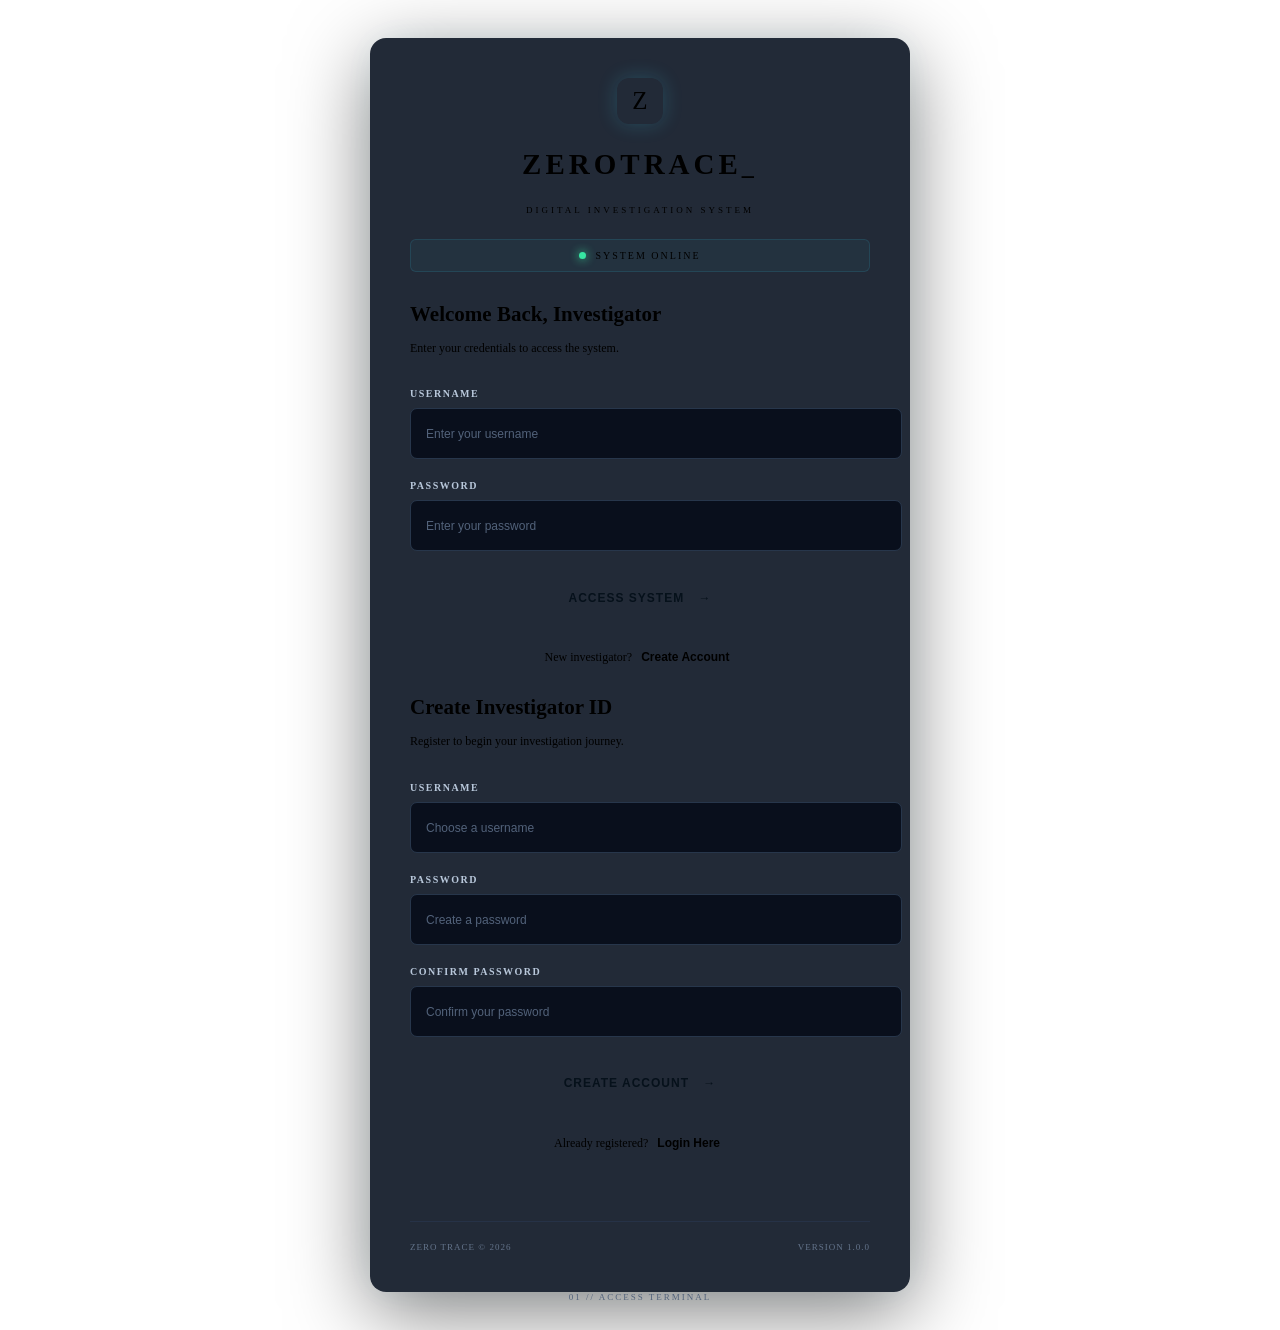
==== dashboard.html @ 02c1e30d "Phase 2 and 3 - Authentication and Dashboard" ====
<!DOCTYPE html>
<html lang="en">

<head>

    <meta charset="UTF-8">

    <meta name="viewport" content="width=device-width, initial-scale=1.0">

    <title>ZERO TRACE | Command Center</title>

    <link rel="stylesheet" href="style.css">
    <link rel="stylesheet" href="dashboard.css">
    <link rel="stylesheet" href="responsive.css">

    <link rel="preconnect" href="https://fonts.googleapis.com">
    <link rel="preconnect" href="https://fonts.gstatic.com" crossorigin>

    <link href="https://fonts.googleapis.com/css2?family=Orbitron:wght@400;500;600;700;800&family=Inter:wght@400;500;600;700&display=swap" rel="stylesheet">

</head>

<body class="dashboard-body">

    <div class="background-grid"></div>

    <!-- SIDEBAR -->

    <aside class="sidebar" id="sidebar">

        <div class="sidebar-brand">

            <div class="brand-icon">Z</div>

            <div>
                <h2>ZERO<span>TRACE</span></h2>
                <p>INVESTIGATION SYSTEM</p>
            </div>

        </div>

        <div class="nav-heading">MAIN MENU</div>

        <nav class="navigation">

            <a href="#overview" class="nav-link active">
                <span>◈</span> Overview
            </a>

            <a href="#missions" class="nav-link">
                <span>▣</span> Case Files
            </a>

            <a href="#evidence" class="nav-link">
                <span>⌕</span> Evidence Room
            </a>

            <a href="#achievements" class="nav-link">
                <span>✧</span> Achievements
            </a>

            <a href="#activity" class="nav-link">
                <span>◷</span> Activity Log
            </a>

        </nav>

        <div class="sidebar-bottom">

            <div class="sidebar-status">
                <span class="status-dot"></span>
                ALL SYSTEMS ONLINE
            </div>

            <button id="logoutBtn" class="logout-btn">
                ⇥ LOG OUT
            </button>

        </div>

    </aside>


    <!-- MAIN CONTENT -->

    <main class="main-content" id="overview">

        <!-- TOPBAR -->

        <header class="topbar">

            <button id="menuToggle" class="menu-toggle">
                ☰
            </button>

            <div class="topbar-title">

                <p>COMMAND CENTER / OVERVIEW</p>

                <h2>Investigation Dashboard</h2>

            </div>

            <div class="topbar-right">

                <div class="online-indicator">
                    <span class="status-dot"></span>
                    ONLINE
                </div>

                <div class="topbar-profile">

                    <div class="avatar" id="topAvatar">I</div>

                    <div>
                        <h4 id="topUsername">Investigator</h4>
                        <p>ACTIVE AGENT</p>
                    </div>

                </div>

            </div>

        </header>


        <!-- WELCOME BANNER -->

        <section class="welcome-banner">

            <div class="welcome-content">

                <p class="eyebrow">
                    <span class="status-dot"></span>
                    INVESTIGATOR CONTROL CENTER
                </p>

                <h1>
                    Welcome back,
                    <span id="welcomeName">Investigator</span>
                </h1>

                <p>
                    Every clue matters. Every trace tells a story.
                    Your next investigation awaits.
                </p>

                <a href="#missions" class="banner-btn">
                    EXPLORE MISSIONS →
                </a>

            </div>

            <div class="welcome-decoration">

                <div class="orbit orbit-one"></div>
                <div class="orbit orbit-two"></div>
                <div class="orbit orbit-three"></div>

                <div class="center-symbol">Z</div>

            </div>

        </section>


        <!-- PLAYER LEVEL -->

        <section class="level-panel">

            <div class="level-info">

                <div class="level-avatar" id="levelAvatar">
                    I
                </div>

                <div>

                    <p class="small-label">CURRENT INVESTIGATOR RANK</p>

                    <h3 id="rankName">ROOKIE INVESTIGATOR</h3>

                    <p class="level-number">
                        LEVEL <span id="playerLevel">01</span>
                    </p>

                </div>

            </div>

            <div class="xp-section">

                <div class="xp-labels">

                    <span>EXPERIENCE PROGRESS</span>

                    <span id="xpText">0 / 500 XP</span>

                </div>

                <div class="xp-track">

                    <div class="xp-fill" id="xpFill"></div>

                </div>

                <p id="xpRemaining">
                    500 XP remaining until next level
                </p>

            </div>

        </section>


        <!-- STATISTICS -->

        <section class="stats-grid">

            <article class="stat-card">

                <div class="stat-icon cyan">◈</div>

                <p>TOTAL EXPERIENCE</p>

                <h2 id="totalXP">0</h2>

                <span>XP EARNED</span>

            </article>

            <article class="stat-card">

                <div class="stat-icon purple">▣</div>

                <p>COMPLETED CASES</p>

                <h2 id="completedCases">0</h2>

                <span>INVESTIGATIONS SOLVED</span>

            </article>

            <article class="stat-card">

                <div class="stat-icon green">⌕</div>

                <p>COLLECTED EVIDENCE</p>

                <h2 id="evidenceCount">0</h2>

                <span>EVIDENCE ITEMS</span>

            </article>

            <article class="stat-card">

                <div class="stat-icon orange">✧</div>

                <p>ACHIEVEMENTS</p>

                <h2 id="achievementCount">0</h2>

                <span>REWARDS UNLOCKED</span>

            </article>

        </section>


        <!-- MISSIONS -->

        <section class="content-section" id="missions">

            <div class="section-heading">

                <div>
                    <p class="small-label">YOUR NEXT CHALLENGE</p>
                    <h2>Active Investigations</h2>
                </div>

                <a href="#missions">VIEW ALL →</a>

            </div>

            <div class="mission-grid">

                <article class="mission-card">

                    <div class="mission-top">

                        <span class="case-number">CASE 001</span>

                        <span class="difficulty easy">BEGINNER</span>

                    </div>

                    <div class="mission-symbol cyan-symbol">
                        ◈
                    </div>

                    <h3>The Missing Identity</h3>

                    <p>
                        Investigate a fictional identity report
                        by connecting digital clues.
                    </p>

                    <div class="mission-footer">

                        <span>REWARD: 250 XP</span>

                        <button class="mission-button" data-case="case001">
                            START →
                        </button>

                    </div>

                </article>


                <article class="mission-card">

                    <div class="mission-top">

                        <span class="case-number">CASE 002</span>

                        <span class="difficulty easy">BEGINNER</span>

                    </div>

                    <div class="mission-symbol purple-symbol">
                        ▣
                    </div>

                    <h3>The Silent Server</h3>

                    <p>
                        Review fictional server records
                        and discover the cause of an outage.
                    </p>

                    <div class="mission-footer">

                        <span>REWARD: 350 XP</span>

                        <button class="mission-button" disabled>
                            LOCKED
                        </button>

                    </div>

                </article>


                <article class="mission-card">

                    <div class="mission-top">

                        <span class="case-number">CASE 003</span>

                        <span class="difficulty medium">INTERMEDIATE</span>

                    </div>

                    <div class="mission-symbol orange-symbol">
                        ⌕
                    </div>

                    <h3>The Encrypted Message</h3>

                    <p>
                        Solve logic and encoding puzzles
                        to reveal a hidden message.
                    </p>

                    <div class="mission-footer">

                        <span>REWARD: 500 XP</span>

                        <button class="mission-button" disabled>
                            LOCKED
                        </button>

                    </div>

                </article>

            </div>

        </section>


        <!-- LOWER DASHBOARD -->

        <section class="lower-grid">

            <article class="activity-panel" id="activity">

                <div class="section-heading">

                    <div>
                        <p class="small-label">PLAYER HISTORY</p>
                        <h2>Recent Activity</h2>
                    </div>

                </div>

                <div id="activityList" class="activity-list">

                    <!-- JavaScript loads activities here -->

                </div>

            </article>


            <article class="achievement-panel" id="achievements">

                <div class="section-heading">

                    <div>
                        <p class="small-label">YOUR REWARDS</p>
                        <h2>Achievements</h2>
                    </div>

                </div>

                <div id="achievementList">

                    <!-- JavaScript loads achievements here -->

                </div>

            </article>

        </section>


        <!-- EVIDENCE PREVIEW -->

        <section class="content-section evidence-preview" id="evidence">

            <div class="section-heading">

                <div>
                    <p class="small-label">INVESTIGATION RECORDS</p>
                    <h2>Evidence Room</h2>
                </div>

            </div>

            <p>
                Your collected evidence will appear here as you
                complete investigations.
            </p>

            <div class="evidence-count">
                <span>⌕</span>
                <strong id="evidencePreviewCount">0</strong>
                <small>FILES COLLECTED</small>
            </div>

        </section>


        <footer class="dashboard-footer">

            ZERO TRACE © 2026

            <span>ALL INVESTIGATIONS ARE SIMULATED</span>

        </footer>

    </main>


    <script src="storage.js"></script>
    <script src="app.js"></script>
    <script src="dashboard.js"></script>

</body>

</html>
---- dashboard.css ----
/* =================================
   ZERO TRACE - DASHBOARD DESIGN
================================= */

.dashboard-body {
    background: #080D18;
    min-height: 100vh;
}


/* SIDEBAR */

.sidebar {
    width: 255px;
    height: 100vh;

    position: fixed;
    top: 0;
    left: 0;

    display: flex;
    flex-direction: column;

    padding: 25px 18px;

    background: #0C1422;
    border-right: 1px solid rgba(54,217,255,0.15);

    z-index: 20;
}

.sidebar-brand {
    display: flex;
    align-items: center;
    gap: 12px;

    padding: 8px 4px 35px;
}

.sidebar-brand h2 {
    font-family: var(--font-tech);
    font-size: 15px;
    letter-spacing: 1px;
}

.sidebar-brand h2 span {
    color: var(--cyan);
}

.sidebar-brand p {
    margin-top: 6px;
    color: var(--muted);
    font-size: 8px;
    letter-spacing: 1.5px;
}

.nav-heading {
    margin: 10px 10px 15px;

    color: #65758C;
    font-size: 9px;
    letter-spacing: 2px;
}

.navigation {
    display: flex;
    flex-direction: column;
    gap: 8px;
}

.nav-link {
    display: flex;
    align-items: center;
    gap: 13px;

    padding: 14px;

    border-radius: 7px;

    color: #93A4BC;
    font-size: 12px;

    transition: 0.3s;
}

.nav-link span {
    font-size: 17px;
}

.nav-link:hover,
.nav-link.active {
    color: var(--cyan);
    background: rgba(54,217,255,0.09);
}

.nav-link.active {
    border-left: 3px solid var(--cyan);
}

.sidebar-bottom {
    margin-top: auto;
}

.sidebar-status {
    padding: 13px 7px;

    color: #8293AC;
    font-size: 8px;
    letter-spacing: 1px;
}

.sidebar-status .status-dot {
    display: inline-block;
    margin-right: 8px;
}

.logout-btn {
    width: 100%;
    padding: 13px;

    color: #FF8198;
    background: rgba(255,113,139,0.07);

    border: 1px solid rgba(255,113,139,0.2);
    border-radius: 7px;

    font-size: 11px;
    letter-spacing: 1px;

    transition: 0.3s;
}

.logout-btn:hover {
    background: rgba(255,113,139,0.15);
}


/* MAIN CONTENT */

.main-content {
    max-width: 1600px;
    margin-left: 255px;

    padding: 30px 38px;
}


/* TOPBAR */

.topbar {
    display: flex;
    align-items: center;
    justify-content: space-between;

    padding-bottom: 25px;
    border-bottom: 1px solid #263247;
}

.topbar-title p {
    color: var(--cyan);
    font-size: 9px;
    letter-spacing: 2px;
}

.topbar-title h2 {
    margin-top: 9px;
    font-size: 20px;
}

.topbar-right {
    display: flex;
    align-items: center;
    gap: 28px;
}

.online-indicator {
    display: flex;
    align-items: center;
    gap: 8px;

    color: #37E6A2;
    font-size: 9px;
    letter-spacing: 1px;
}

.topbar-profile {
    display: flex;
    align-items: center;
    gap: 11px;
}

.avatar,
.level-avatar {
    width: 39px;
    height: 39px;

    display: grid;
    place-items: center;

    background: #153349;
    color: var(--cyan);

    border: 1px solid var(--cyan);
    border-radius: 10px;

    font-family: var(--font-tech);
    font-weight: 700;
}

.topbar-profile h4 {
    font-size: 11px;
}

.topbar-profile p {
    margin-top: 5px;

    color: var(--muted);
    font-size: 8px;
    letter-spacing: 1px;
}


/* WELCOME BANNER */

.welcome-banner {
    position: relative;

    display: flex;
    align-items: center;
    justify-content: space-between;

    min-height: 260px;

    margin-top: 30px;
    padding: 35px;

    overflow: hidden;

    background: linear-gradient(
        110deg,
        #112B3E,
        #171A35,
        #101827
    );

    border: 1px solid rgba(54,217,255,0.25);
    border-radius: 13px;
}

.welcome-content {
    position: relative;
    z-index: 2;
    max-width: 570px;
}

.eyebrow {
    color: var(--cyan);
    font-size: 9px;
    letter-spacing: 2px;
}

.eyebrow .status-dot {
    display: inline-block;
    margin-right: 7px;
}

.welcome-content h1 {
    margin: 22px 0 12px;
    font-size: 29px;
    line-height: 1.4;
}

.welcome-content h1 span {
    color: var(--cyan);
}

.welcome-content > p:not(.eyebrow) {
    color: #A5B5C9;
    font-size: 12px;
    line-height: 1.8;
}

.banner-btn {
    display: inline-block;

    margin-top: 25px;
    padding: 13px 20px;

    color: #06111B;
    background: var(--cyan);

    border-radius: 5px;

    font-size: 10px;
    font-weight: 800;
    letter-spacing: 1px;

    transition: 0.3s;
}

.banner-btn:hover {
    background: white;
    transform: translateY(-3px);
}


/* DECORATION */

.welcome-decoration {
    position: relative;

    width: 230px;
    height: 210px;

    display: grid;
    place-items: center;

    flex-shrink: 0;
}

.orbit {
    position: absolute;

    border: 1px solid rgba(54,217,255,0.4);
    border-radius: 50%;
}

.orbit-one {
    width: 90px;
    height: 90px;
}

.orbit-two {
    width: 145px;
    height: 145px;
    border-color: rgba(167,139,250,0.4);
}

.orbit-three {
    width: 200px;
    height: 200px;
    border-style: dashed;
}

.center-symbol {
    width: 55px;
    height: 55px;

    display: grid;
    place-items: center;

    background: #102E43;
    border: 1px solid var(--cyan);
    border-radius: 14px;

    color: var(--cyan);
    font-family: var(--font-tech);
    font-size: 30px;

    box-shadow: 0 0 35px #36d9ff50;
}


/* LEVEL PANEL */

.level-panel {
    display: flex;
    align-items: center;
    justify-content: space-between;
    gap: 35px;

    margin-top: 22px;
    padding: 25px;

    background: #101827;

    border: 1px solid #29374D;
    border-radius: 11px;
}

.level-info {
    display: flex;
    align-items: center;
    gap: 17px;
}

.level-avatar {
    width: 55px;
    height: 55px;
    font-size: 20px;
}

.small-label {
    color: var(--muted);
    font-size: 9px;
    letter-spacing: 1.5px;
}

.level-info h3 {
    margin-top: 8px;
    font-size: 13px;
    color: var(--cyan);
}

.level-number {
    margin-top: 7px;
    color: #9DABC0;
    font-size: 10px;
}

.level-number span {
    color: white;
    font-weight: 700;
}

.xp-section {
    width: 43%;
}

.xp-labels {
    display: flex;
    justify-content: space-between;
    gap: 10px;

    margin-bottom: 12px;

    color: #B3C1D5;
    font-size: 9px;
}

.xp-labels span:last-child {
    color: var(--cyan);
}

.xp-track {
    width: 100%;
    height: 8px;

    overflow: hidden;

    background: #27364B;
    border-radius: 10px;
}

.xp-fill {
    width: 0%;
    height: 100%;

    background: linear-gradient(
        90deg,
        #36D9FF,
        #A78BFA
    );

    border-radius: 10px;

    box-shadow: 0 0 12px #36d9ff80;

    transition: width 0.8s ease;
}

.xp-section > p {
    margin-top: 9px;
    color: var(--muted);
    font-size: 9px;
}


/* STATISTICS */

.stats-grid {
    display: grid;
    grid-template-columns: repeat(4, 1fr);
    gap: 17px;

    margin-top: 23px;
}

.stat-card {
    padding: 22px;

    background: #101827;

    border: 1px solid #29374D;
    border-radius: 10px;

    transition: 0.3s;
}

.stat-card:hover {
    transform: translateY(-4px);
    border-color: var(--cyan);
}

.stat-icon {
    width: 38px;
    height: 38px;

    display: grid;
    place-items: center;

    margin-bottom: 20px;

    border-radius: 9px;
    font-size: 19px;
}

.stat-icon.cyan {
    background: #36d9ff15;
    color: var(--cyan);
}

.stat-icon.purple {
    background: #a78bfa18;
    color: var(--purple);
}

.stat-icon.green {
    background: #37e6a215;
    color: #37E6A2;
}

.stat-icon.orange {
    background: #ffaa3518;
    color: #FFAA35;
}

.stat-card p {
    color: var(--muted);
    font-size: 9px;
    letter-spacing: 1px;
}

.stat-card h2 {
    margin: 12px 0;

    font-family: var(--font-tech);
    font-size: 27px;
}

.stat-card > span {
    color: #687A91;
    font-size: 8px;
    letter-spacing: 1px;
}


/* CONTENT SECTIONS */

.content-section {
    margin-top: 38px;
}

.section-heading {
    display: flex;
    justify-content: space-between;
    align-items: center;

    margin-bottom: 20px;
}

.section-heading h2 {
    margin-top: 8px;
    font-size: 19px;
}

.section-heading > a {
    color: var(--cyan);
    font-size: 9px;
    letter-spacing: 1px;
}


/* MISSION CARDS */

.mission-grid {
    display: grid;
    grid-template-columns: repeat(3, 1fr);
    gap: 17px;
}

.mission-card {
    padding: 22px;

    background: #101827;

    border: 1px solid #29374D;
    border-radius: 10px;

    transition: 0.3s;
}

.mission-card:hover {
    transform: translateY(-4px);
    border-color: rgba(54,217,255,0.6);
}

.mission-top {
    display: flex;
    justify-content: space-between;
    align-items: center;
    gap: 8px;
}

.case-number {
    color: var(--cyan);
    font-size: 9px;
    font-weight: 700;
    letter-spacing: 1px;
}

.difficulty {
    padding: 6px 8px;

    border-radius: 4px;

    font-size: 8px;
    font-weight: 700;
}

.easy {
    color: #37E6A2;
    background: #37e6a218;
}

.medium {
    color: #FFAA35;
    background: #ffaa3518;
}

.mission-symbol {
    width: 45px;
    height: 45px;

    display: grid;
    place-items: center;

    margin: 25px 0 17px;

    border-radius: 9px;
    font-size: 23px;
}

.cyan-symbol {
    color: var(--cyan);
    background: #36d9ff15;
}

.purple-symbol {
    color: var(--purple);
    background: #a78bfa18;
}

.orange-symbol {
    color: #FFAA35;
    background: #ffaa3518;
}

.mission-card h3 {
    font-size: 15px;
}

.mission-card > p {
    min-height: 55px;

    margin-top: 12px;

    color: var(--muted);
    font-size: 11px;
    line-height: 1.7;
}

.mission-footer {
    display: flex;
    align-items: center;
    justify-content: space-between;
    gap: 8px;

    margin-top: 22px;
    padding-top: 17px;

    border-top: 1px solid #29374D;
}

.mission-footer > span {
    color: var(--cyan);
    font-size: 9px;
    font-weight: 700;
}

.mission-button {
    padding: 9px 12px;

    border: 1px solid var(--cyan);
    border-radius: 5px;

    background: transparent;
    color: var(--cyan);

    font-size: 9px;
    font-weight: 700;
}

.mission-button:disabled {
    border-color: #39485D;
    color: #718096;
    cursor: not-allowed;
}


/* LOWER PANELS */

.lower-grid {
    display: grid;
    grid-template-columns: 1.3fr 1fr;
    gap: 18px;

    margin-top: 35px;
}

.activity-panel,
.achievement-panel {
    min-width: 0;
    padding: 23px;

    background: #101827;
    border: 1px solid #29374D;
    border-radius: 10px;
}

.activity-item {
    display: flex;
    align-items: flex-start;
    gap: 13px;

    padding: 16px 0;

    border-bottom: 1px solid #263247;
}

.activity-icon {
    width: 34px;
    height: 34px;

    display: grid;
    place-items: center;

    flex-shrink: 0;

    border-radius: 8px;

    color: var(--cyan);
    background: #36d9ff15;
}

.activity-item h4 {
    font-size: 11px;
}

.activity-item p {
    margin-top: 6px;

    color: var(--muted);
    font-size: 10px;
    line-height: 1.5;
}

.activity-item time {
    display: block;
    margin-top: 6px;
    color: #63748C;
    font-size: 9px;
}

.empty-state {
    padding: 20px 0;
    color: var(--muted);
    font-size: 11px;
    line-height: 1.7;
}

.achievement-item {
    display: flex;
    align-items: center;
    gap: 12px;

    padding: 15px 0;

    border-bottom: 1px solid #263247;
}

.achievement-icon {
    width: 38px;
    height: 38px;

    display: grid;
    place-items: center;

    background: #a78bfa18;
    color: var(--purple);

    border-radius: 8px;
}

.achievement-item h4 {
    font-size: 11px;
}

.achievement-item p {
    margin-top: 5px;
    color: var(--muted);
    font-size: 9px;
}


/* EVIDENCE */

.evidence-preview {
    padding: 25px;

    background: #101827;

    border: 1px solid #29374D;
    border-radius: 10px;
}

.evidence-preview > p {
    color: var(--muted);
    font-size: 11px;
    line-height: 1.7;
}

.evidence-count {
    display: flex;
    align-items: center;
    gap: 12px;

    margin-top: 20px;
}

.evidence-count span {
    color: var(--cyan);
    font-size: 25px;
}

.evidence-count strong {
    font-family: var(--font-tech);
    font-size: 22px;
}

.evidence-count small {
    color: var(--muted);
    font-size: 9px;
}


/* FOOTER */

.dashboard-footer {
    display: flex;
    justify-content: space-between;
    gap: 10px;

    margin-top: 50px;
    padding: 20px 0;

    border-top: 1px solid #263247;

    color: #64748B;
    font-size: 9px;
    letter-spacing: 1px;
}


/* MENU */

.menu-toggle {
    display: none;

    background: transparent;
    border: none;

    color: var(--cyan);
    font-size: 22px;
}


/* RESPONSIVE */

@media (max-width: 1100px) {

    .stats-grid {
        grid-template-columns: repeat(2, 1fr);
    }

    .mission-grid {
        grid-template-columns: repeat(2, 1fr);
    }

}

@media (max-width: 850px) {

    .sidebar {
        transform: translateX(-100%);
        transition: transform 0.3s;
    }

    .sidebar.open {
        transform: translateX(0);
    }

    .main-content {
        margin-left: 0;
        padding: 25px 20px;
    }

    .menu-toggle {
        display: block;
    }

    .topbar {
        gap: 15px;
    }

}

@media (max-width: 600px) {

    .topbar {
        flex-wrap: wrap;
    }

    .topbar-title {
        flex: 1;
    }

    .topbar-right {
        width: 100%;
        justify-content: space-between;
    }

    .welcome-banner {
        padding: 25px;
    }

    .welcome-content h1 {
        font-size: 22px;
    }

    .welcome-decoration {
        display: none;
    }

    .level-panel {
        align-items: stretch;
        flex-direction: column;
    }

    .xp-section {
        width: 100%;
    }

    .mission-grid,
    .stats-grid,
    .lower-grid {
        grid-template-columns: 1fr;
    }

    .dashboard-footer {
        flex-direction: column;
        line-height: 1.8;
    }

}
---- responsive.css ----
/* ZERO TRACE GLOBAL RESPONSIVENESS */

@media (max-width: 480px) {

    .auth-card {
        padding: 26px 18px;
    }

    .auth-footer {
        font-size: 8px;
    }

    .form-group input {
        height: 46px;
    }

}

@media (prefers-reduced-motion: reduce) {

    *,
    *::before,
    *::after {
        animation-duration: 0.01ms !important;
        transition-duration: 0.01ms !important;
        scroll-behavior: auto !important;
    }

}
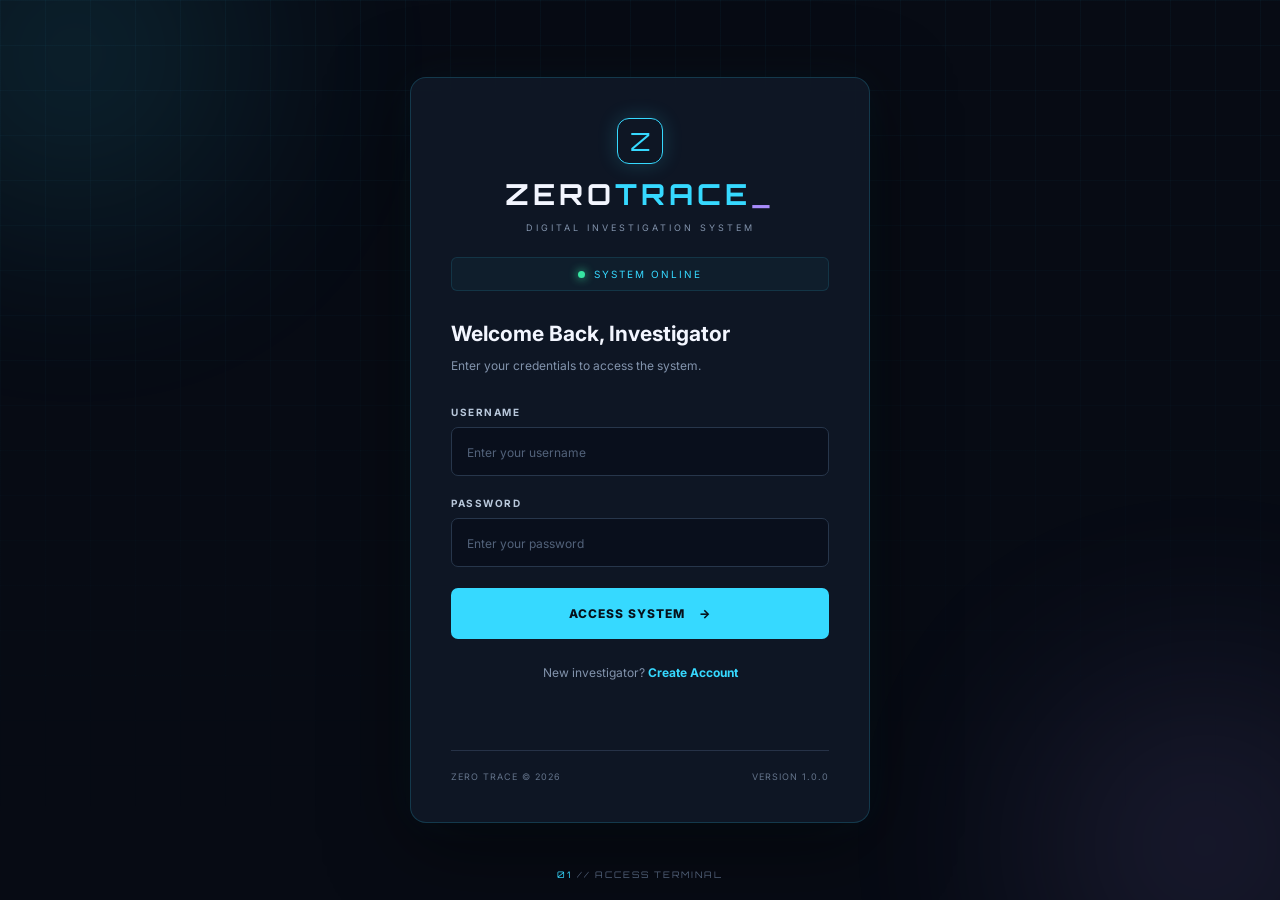
==== commit e88379db: "Phase 2 and 3 - Authentication and Dashboard" ====
--- a/dashboard.html
+++ b/dashboard.html
@@ -3,483 +3,87 @@
 <html lang="en">
 
 <head>
-
     <meta charset="UTF-8">
-
     <meta name="viewport" content="width=device-width, initial-scale=1.0">
 
-    <title>ZERO TRACE | Command Center</title>
+    <title>ZERO TRACE | Dashboard</title>
 
     <link rel="stylesheet" href="style.css">
     <link rel="stylesheet" href="dashboard.css">
-    <link rel="stylesheet" href="responsive.css">
 
-    <link rel="preconnect" href="https://fonts.googleapis.com">
-    <link rel="preconnect" href="https://fonts.gstatic.com" crossorigin>
-
-    <link href="https://fonts.googleapis.com/css2?family=Orbitron:wght@400;500;600;700;800&family=Inter:wght@400;500;600;700&display=swap" rel="stylesheet">
-
+    <link href="https://fonts.googleapis.com/css2?family=Orbitron:wght@500;700;800&family=Inter:wght@400;500;600;700&display=swap" rel="stylesheet">
 </head>
 
-<body class="dashboard-body">
+<body>
 
-    <div class="background-grid"></div>
-
-    <!-- SIDEBAR -->
-
-    <aside class="sidebar" id="sidebar">
-
-        <div class="sidebar-brand">
-
-            <div class="brand-icon">Z</div>
-
-            <div>
-                <h2>ZERO<span>TRACE</span></h2>
-                <p>INVESTIGATION SYSTEM</p>
-            </div>
-
-        </div>
-
-        <div class="nav-heading">MAIN MENU</div>
-
-        <nav class="navigation">
-
-            <a href="#overview" class="nav-link active">
-                <span>◈</span> Overview
-            </a>
-
-            <a href="#missions" class="nav-link">
-                <span>▣</span> Case Files
-            </a>
-
-            <a href="#evidence" class="nav-link">
-                <span>⌕</span> Evidence Room
-            </a>
-
-            <a href="#achievements" class="nav-link">
-                <span>✧</span> Achievements
-            </a>
-
-            <a href="#activity" class="nav-link">
-                <span>◷</span> Activity Log
-            </a>
-
-        </nav>
-
-        <div class="sidebar-bottom">
-
-            <div class="sidebar-status">
-                <span class="status-dot"></span>
-                ALL SYSTEMS ONLINE
-            </div>
-
-            <button id="logoutBtn" class="logout-btn">
-                ⇥ LOG OUT
-            </button>
-
-        </div>
-
-    </aside>
-
-
-    <!-- MAIN CONTENT -->
-
-    <main class="main-content" id="overview">
-
-        <!-- TOPBAR -->
+    <main class="dashboard-container">
 
         <header class="topbar">
 
-            <button id="menuToggle" class="menu-toggle">
-                ☰
-            </button>
+            <h1>ZERO<span>TRACE</span>_</h1>
 
-            <div class="topbar-title">
-
-                <p>COMMAND CENTER / OVERVIEW</p>
-
-                <h2>Investigation Dashboard</h2>
-
-            </div>
-
-            <div class="topbar-right">
-
-                <div class="online-indicator">
-                    <span class="status-dot"></span>
-                    ONLINE
-                </div>
-
-                <div class="topbar-profile">
-
-                    <div class="avatar" id="topAvatar">I</div>
-
-                    <div>
-                        <h4 id="topUsername">Investigator</h4>
-                        <p>ACTIVE AGENT</p>
-                    </div>
-
-                </div>
-
-            </div>
+            <button id="logoutBtn">LOGOUT ↗</button>
 
         </header>
 
+        <section class="welcome-card">
 
-        <!-- WELCOME BANNER -->
+            <p class="system-label">
+                INVESTIGATION CONTROL CENTER
+            </p>
 
-        <section class="welcome-banner">
+            <h2>
+                Welcome, <span id="playerName">Investigator</span>
+            </h2>
 
-            <div class="welcome-content">
-
-                <p class="eyebrow">
-                    <span class="status-dot"></span>
-                    INVESTIGATOR CONTROL CENTER
-                </p>
-
-                <h1>
-                    Welcome back,
-                    <span id="welcomeName">Investigator</span>
-                </h1>
-
-                <p>
-                    Every clue matters. Every trace tells a story.
-                    Your next investigation awaits.
-                </p>
-
-                <a href="#missions" class="banner-btn">
-                    EXPLORE MISSIONS →
-                </a>
-
-            </div>
-
-            <div class="welcome-decoration">
-
-                <div class="orbit orbit-one"></div>
-                <div class="orbit orbit-two"></div>
-                <div class="orbit orbit-three"></div>
-
-                <div class="center-symbol">Z</div>
-
-            </div>
+            <p>Your investigation journey starts here.</p>
 
         </section>
-
-
-        <!-- PLAYER LEVEL -->
-
-        <section class="level-panel">
-
-            <div class="level-info">
-
-                <div class="level-avatar" id="levelAvatar">
-                    I
-                </div>
-
-                <div>
-
-                    <p class="small-label">CURRENT INVESTIGATOR RANK</p>
-
-                    <h3 id="rankName">ROOKIE INVESTIGATOR</h3>
-
-                    <p class="level-number">
-                        LEVEL <span id="playerLevel">01</span>
-                    </p>
-
-                </div>
-
-            </div>
-
-            <div class="xp-section">
-
-                <div class="xp-labels">
-
-                    <span>EXPERIENCE PROGRESS</span>
-
-                    <span id="xpText">0 / 500 XP</span>
-
-                </div>
-
-                <div class="xp-track">
-
-                    <div class="xp-fill" id="xpFill"></div>
-
-                </div>
-
-                <p id="xpRemaining">
-                    500 XP remaining until next level
-                </p>
-
-            </div>
-
-        </section>
-
-
-        <!-- STATISTICS -->
 
         <section class="stats-grid">
 
             <article class="stat-card">
-
-                <div class="stat-icon cyan">◈</div>
-
-                <p>TOTAL EXPERIENCE</p>
-
-                <h2 id="totalXP">0</h2>
-
-                <span>XP EARNED</span>
-
+                <p>PLAYER LEVEL</p>
+                <h3 id="playerLevel">01</h3>
             </article>
 
             <article class="stat-card">
-
-                <div class="stat-icon purple">▣</div>
-
-                <p>COMPLETED CASES</p>
-
-                <h2 id="completedCases">0</h2>
-
-                <span>INVESTIGATIONS SOLVED</span>
-
+                <p>TOTAL XP</p>
+                <h3 id="playerXP">0</h3>
             </article>
 
             <article class="stat-card">
-
-                <div class="stat-icon green">⌕</div>
-
-                <p>COLLECTED EVIDENCE</p>
-
-                <h2 id="evidenceCount">0</h2>
-
-                <span>EVIDENCE ITEMS</span>
-
-            </article>
-
-            <article class="stat-card">
-
-                <div class="stat-icon orange">✧</div>
-
-                <p>ACHIEVEMENTS</p>
-
-                <h2 id="achievementCount">0</h2>
-
-                <span>REWARDS UNLOCKED</span>
-
+                <p>CASES COMPLETED</p>
+                <h3 id="completedCases">0</h3>
             </article>
 
         </section>
 
+        <section class="mission-card">
 
-        <!-- MISSIONS -->
+            <h2>YOUR FIRST MISSION</h2>
 
-        <section class="content-section" id="missions">
+            <p>CASE 001 — THE MISSING IDENTITY</p>
 
-            <div class="section-heading">
+            <p class="mission-description">
+                Your first investigation awaits.
+                Analyze the fictional evidence and solve the case.
+            </p>
 
-                <div>
-                    <p class="small-label">YOUR NEXT CHALLENGE</p>
-                    <h2>Active Investigations</h2>
-                </div>
-
-                <a href="#missions">VIEW ALL →</a>
-
-            </div>
-
-            <div class="mission-grid">
-
-                <article class="mission-card">
-
-                    <div class="mission-top">
-
-                        <span class="case-number">CASE 001</span>
-
-                        <span class="difficulty easy">BEGINNER</span>
-
-                    </div>
-
-                    <div class="mission-symbol cyan-symbol">
-                        ◈
-                    </div>
-
-                    <h3>The Missing Identity</h3>
-
-                    <p>
-                        Investigate a fictional identity report
-                        by connecting digital clues.
-                    </p>
-
-                    <div class="mission-footer">
-
-                        <span>REWARD: 250 XP</span>
-
-                        <button class="mission-button" data-case="case001">
-                            START →
-                        </button>
-
-                    </div>
-
-                </article>
-
-
-                <article class="mission-card">
-
-                    <div class="mission-top">
-
-                        <span class="case-number">CASE 002</span>
-
-                        <span class="difficulty easy">BEGINNER</span>
-
-                    </div>
-
-                    <div class="mission-symbol purple-symbol">
-                        ▣
-                    </div>
-
-                    <h3>The Silent Server</h3>
-
-                    <p>
-                        Review fictional server records
-                        and discover the cause of an outage.
-                    </p>
-
-                    <div class="mission-footer">
-
-                        <span>REWARD: 350 XP</span>
-
-                        <button class="mission-button" disabled>
-                            LOCKED
-                        </button>
-
-                    </div>
-
-                </article>
-
-
-                <article class="mission-card">
-
-                    <div class="mission-top">
-
-                        <span class="case-number">CASE 003</span>
-
-                        <span class="difficulty medium">INTERMEDIATE</span>
-
-                    </div>
-
-                    <div class="mission-symbol orange-symbol">
-                        ⌕
-                    </div>
-
-                    <h3>The Encrypted Message</h3>
-
-                    <p>
-                        Solve logic and encoding puzzles
-                        to reveal a hidden message.
-                    </p>
-
-                    <div class="mission-footer">
-
-                        <span>REWARD: 500 XP</span>
-
-                        <button class="mission-button" disabled>
-                            LOCKED
-                        </button>
-
-                    </div>
-
-                </article>
-
-            </div>
+            <button id="startMission">
+                START INVESTIGATION →
+            </button>
 
         </section>
 
-
-        <!-- LOWER DASHBOARD -->
-
-        <section class="lower-grid">
-
-            <article class="activity-panel" id="activity">
-
-                <div class="section-heading">
-
-                    <div>
-                        <p class="small-label">PLAYER HISTORY</p>
-                        <h2>Recent Activity</h2>
-                    </div>
-
-                </div>
-
-                <div id="activityList" class="activity-list">
-
-                    <!-- JavaScript loads activities here -->
-
-                </div>
-
-            </article>
-
-
-            <article class="achievement-panel" id="achievements">
-
-                <div class="section-heading">
-
-                    <div>
-                        <p class="small-label">YOUR REWARDS</p>
-                        <h2>Achievements</h2>
-                    </div>
-
-                </div>
-
-                <div id="achievementList">
-
-                    <!-- JavaScript loads achievements here -->
-
-                </div>
-
-            </article>
-
-        </section>
-
-
-        <!-- EVIDENCE PREVIEW -->
-
-        <section class="content-section evidence-preview" id="evidence">
-
-            <div class="section-heading">
-
-                <div>
-                    <p class="small-label">INVESTIGATION RECORDS</p>
-                    <h2>Evidence Room</h2>
-                </div>
-
-            </div>
-
-            <p>
-                Your collected evidence will appear here as you
-                complete investigations.
-            </p>
-
-            <div class="evidence-count">
-                <span>⌕</span>
-                <strong id="evidencePreviewCount">0</strong>
-                <small>FILES COLLECTED</small>
-            </div>
-
-        </section>
-
-
-        <footer class="dashboard-footer">
-
-            ZERO TRACE © 2026
-
-            <span>ALL INVESTIGATIONS ARE SIMULATED</span>
-
+        <footer>
+            ZERO TRACE © 2026 | INVESTIGATION SYSTEM
         </footer>
 
     </main>
 
-
     <script src="storage.js"></script>
-    <script src="app.js"></script>
     <script src="dashboard.js"></script>
 
 </body>
-
 </html>
--- a/style.css
+++ b/style.css
@@ -0,0 +1,98 @@
+
+:root {
+    --background: #070B14;
+    --surface: #101827;
+    --surface-light: #172337;
+
+    --cyan: #36D9FF;
+    --purple: #A78BFA;
+
+    --white: #F3F6FF;
+    --muted: #8293AC;
+    --border: rgba(54, 217, 255, 0.18);
+
+    --font-main: 'Inter', sans-serif;
+    --font-tech: 'Orbitron', sans-serif;
+}
+
+* {
+    margin: 0;
+    padding: 0;
+    box-sizing: border-box;
+}
+
+html {
+    scroll-behavior: smooth;
+}
+
+body {
+    min-height: 100vh;
+    background: var(--background);
+    color: var(--white);
+    font-family: var(--font-main);
+    overflow-x: hidden;
+}
+
+button,
+input {
+    font: inherit;
+}
+
+button {
+    cursor: pointer;
+}
+
+a {
+    color: var(--cyan);
+    text-decoration: none;
+}
+
+.hidden {
+    display: none !important;
+}
+
+.background-grid {
+    position: fixed;
+    inset: 0;
+    pointer-events: none;
+
+    background-image:
+        linear-gradient(rgba(54,217,255,0.035) 1px, transparent 1px),
+        linear-gradient(90deg, rgba(54,217,255,0.035) 1px, transparent 1px);
+
+    background-size: 45px 45px;
+
+    mask-image: linear-gradient(
+        to bottom,
+        black,
+        transparent 95%
+    );
+}
+
+.glow {
+    position: fixed;
+    width: 350px;
+    height: 350px;
+    border-radius: 50%;
+    filter: blur(110px);
+    opacity: 0.12;
+    pointer-events: none;
+}
+
+.glow-one {
+    background: var(--cyan);
+    top: -120px;
+    left: -100px;
+}
+
+.glow-two {
+    background: var(--purple);
+    bottom: -120px;
+    right: -100px;
+}
+
+button:focus-visible,
+input:focus-visible {
+    outline: 2px solid var(--cyan);
+    outline-offset: 3px;
+}
--- a/dashboard.css
+++ b/dashboard.css
@@ -1,152 +1,9 @@
 
-/* =================================
-   ZERO TRACE - DASHBOARD DESIGN
-================================= */
-
-.dashboard-body {
-    background: #080D18;
-    min-height: 100vh;
+.dashboard-container {
+    max-width: 1100px;
+    margin: auto;
+    padding: 30px 25px;
 }
-
-
-/* SIDEBAR */
-
-.sidebar {
-    width: 255px;
-    height: 100vh;
-
-    position: fixed;
-    top: 0;
-    left: 0;
-
-    display: flex;
-    flex-direction: column;
-
-    padding: 25px 18px;
-
-    background: #0C1422;
-    border-right: 1px solid rgba(54,217,255,0.15);
-
-    z-index: 20;
-}
-
-.sidebar-brand {
-    display: flex;
-    align-items: center;
-    gap: 12px;
-
-    padding: 8px 4px 35px;
-}
-
-.sidebar-brand h2 {
-    font-family: var(--font-tech);
-    font-size: 15px;
-    letter-spacing: 1px;
-}
-
-.sidebar-brand h2 span {
-    color: var(--cyan);
-}
-
-.sidebar-brand p {
-    margin-top: 6px;
-    color: var(--muted);
-    font-size: 8px;
-    letter-spacing: 1.5px;
-}
-
-.nav-heading {
-    margin: 10px 10px 15px;
-
-    color: #65758C;
-    font-size: 9px;
-    letter-spacing: 2px;
-}
-
-.navigation {
-    display: flex;
-    flex-direction: column;
-    gap: 8px;
-}
-
-.nav-link {
-    display: flex;
-    align-items: center;
-    gap: 13px;
-
-    padding: 14px;
-
-    border-radius: 7px;
-
-    color: #93A4BC;
-    font-size: 12px;
-
-    transition: 0.3s;
-}
-
-.nav-link span {
-    font-size: 17px;
-}
-
-.nav-link:hover,
-.nav-link.active {
-    color: var(--cyan);
-    background: rgba(54,217,255,0.09);
-}
-
-.nav-link.active {
-    border-left: 3px solid var(--cyan);
-}
-
-.sidebar-bottom {
-    margin-top: auto;
-}
-
-.sidebar-status {
-    padding: 13px 7px;
-
-    color: #8293AC;
-    font-size: 8px;
-    letter-spacing: 1px;
-}
-
-.sidebar-status .status-dot {
-    display: inline-block;
-    margin-right: 8px;
-}
-
-.logout-btn {
-    width: 100%;
-    padding: 13px;
-
-    color: #FF8198;
-    background: rgba(255,113,139,0.07);
-
-    border: 1px solid rgba(255,113,139,0.2);
-    border-radius: 7px;
-
-    font-size: 11px;
-    letter-spacing: 1px;
-
-    transition: 0.3s;
-}
-
-.logout-btn:hover {
-    background: rgba(255,113,139,0.15);
-}
-
-
-/* MAIN CONTENT */
-
-.main-content {
-    max-width: 1600px;
-    margin-left: 255px;
-
-    padding: 30px 38px;
-}
-
-
-/* TOPBAR */
 
 .topbar {
     display: flex;
@@ -154,823 +11,152 @@
     justify-content: space-between;
 
     padding-bottom: 25px;
+
     border-bottom: 1px solid #263247;
 }
 
-.topbar-title p {
-    color: var(--cyan);
-    font-size: 9px;
+.topbar h1 {
+    font-family: var(--font-tech);
+    font-size: 22px;
     letter-spacing: 2px;
 }
 
-.topbar-title h2 {
-    margin-top: 9px;
-    font-size: 20px;
-}
-
-.topbar-right {
-    display: flex;
-    align-items: center;
-    gap: 28px;
-}
-
-.online-indicator {
-    display: flex;
-    align-items: center;
-    gap: 8px;
-
-    color: #37E6A2;
-    font-size: 9px;
-    letter-spacing: 1px;
-}
-
-.topbar-profile {
-    display: flex;
-    align-items: center;
-    gap: 11px;
-}
-
-.avatar,
-.level-avatar {
-    width: 39px;
-    height: 39px;
-
-    display: grid;
-    place-items: center;
-
-    background: #153349;
-    color: var(--cyan);
-
-    border: 1px solid var(--cyan);
-    border-radius: 10px;
-
-    font-family: var(--font-tech);
-    font-weight: 700;
-}
-
-.topbar-profile h4 {
-    font-size: 11px;
-}
-
-.topbar-profile p {
-    margin-top: 5px;
-
-    color: var(--muted);
-    font-size: 8px;
-    letter-spacing: 1px;
-}
-
-
-/* WELCOME BANNER */
-
-.welcome-banner {
-    position: relative;
-
-    display: flex;
-    align-items: center;
-    justify-content: space-between;
-
-    min-height: 260px;
-
-    margin-top: 30px;
-    padding: 35px;
-
-    overflow: hidden;
-
-    background: linear-gradient(
-        110deg,
-        #112B3E,
-        #171A35,
-        #101827
-    );
-
-    border: 1px solid rgba(54,217,255,0.25);
-    border-radius: 13px;
-}
-
-.welcome-content {
-    position: relative;
-    z-index: 2;
-    max-width: 570px;
-}
-
-.eyebrow {
-    color: var(--cyan);
-    font-size: 9px;
-    letter-spacing: 2px;
-}
-
-.eyebrow .status-dot {
-    display: inline-block;
-    margin-right: 7px;
-}
-
-.welcome-content h1 {
-    margin: 22px 0 12px;
-    font-size: 29px;
-    line-height: 1.4;
-}
-
-.welcome-content h1 span {
+.topbar h1 span {
     color: var(--cyan);
 }
 
-.welcome-content > p:not(.eyebrow) {
-    color: #A5B5C9;
-    font-size: 12px;
-    line-height: 1.8;
+.topbar button {
+    padding: 11px 18px;
+
+    background: transparent;
+    color: var(--cyan);
+
+    border: 1px solid var(--border);
+    border-radius: 6px;
 }
 
-.banner-btn {
-    display: inline-block;
+.welcome-card {
+    margin-top: 40px;
+    padding: 35px;
 
-    margin-top: 25px;
-    padding: 13px 20px;
+    background: linear-gradient(
+        120deg,
+        #112B3D,
+        #15142B
+    );
 
-    color: #06111B;
-    background: var(--cyan);
-
-    border-radius: 5px;
-
-    font-size: 10px;
-    font-weight: 800;
-    letter-spacing: 1px;
-
-    transition: 0.3s;
+    border: 1px solid var(--border);
+    border-radius: 12px;
 }
 
-.banner-btn:hover {
-    background: white;
-    transform: translateY(-3px);
+.system-label {
+    color: var(--cyan);
+    font-size: 10px;
+    letter-spacing: 3px;
+    margin-bottom: 18px;
 }
 
-
-/* DECORATION */
-
-.welcome-decoration {
-    position: relative;
-
-    width: 230px;
-    height: 210px;
-
-    display: grid;
-    place-items: center;
-
-    flex-shrink: 0;
+.welcome-card h2 {
+    font-size: 27px;
+    margin-bottom: 12px;
 }
 
-.orbit {
-    position: absolute;
-
-    border: 1px solid rgba(54,217,255,0.4);
-    border-radius: 50%;
-}
-
-.orbit-one {
-    width: 90px;
-    height: 90px;
-}
-
-.orbit-two {
-    width: 145px;
-    height: 145px;
-    border-color: rgba(167,139,250,0.4);
-}
-
-.orbit-three {
-    width: 200px;
-    height: 200px;
-    border-style: dashed;
-}
-
-.center-symbol {
-    width: 55px;
-    height: 55px;
-
-    display: grid;
-    place-items: center;
-
-    background: #102E43;
-    border: 1px solid var(--cyan);
-    border-radius: 14px;
-
-    color: var(--cyan);
-    font-family: var(--font-tech);
-    font-size: 30px;
-
-    box-shadow: 0 0 35px #36d9ff50;
-}
-
-
-/* LEVEL PANEL */
-
-.level-panel {
-    display: flex;
-    align-items: center;
-    justify-content: space-between;
-    gap: 35px;
-
-    margin-top: 22px;
-    padding: 25px;
-
-    background: #101827;
-
-    border: 1px solid #29374D;
-    border-radius: 11px;
-}
-
-.level-info {
-    display: flex;
-    align-items: center;
-    gap: 17px;
-}
-
-.level-avatar {
-    width: 55px;
-    height: 55px;
-    font-size: 20px;
-}
-
-.small-label {
-    color: var(--muted);
-    font-size: 9px;
-    letter-spacing: 1.5px;
-}
-
-.level-info h3 {
-    margin-top: 8px;
-    font-size: 13px;
+.welcome-card h2 span {
     color: var(--cyan);
 }
 
-.level-number {
-    margin-top: 7px;
-    color: #9DABC0;
-    font-size: 10px;
+.welcome-card p:last-child {
+    color: var(--muted);
+    font-size: 13px;
 }
-
-.level-number span {
-    color: white;
-    font-weight: 700;
-}
-
-.xp-section {
-    width: 43%;
-}
-
-.xp-labels {
-    display: flex;
-    justify-content: space-between;
-    gap: 10px;
-
-    margin-bottom: 12px;
-
-    color: #B3C1D5;
-    font-size: 9px;
-}
-
-.xp-labels span:last-child {
-    color: var(--cyan);
-}
-
-.xp-track {
-    width: 100%;
-    height: 8px;
-
-    overflow: hidden;
-
-    background: #27364B;
-    border-radius: 10px;
-}
-
-.xp-fill {
-    width: 0%;
-    height: 100%;
-
-    background: linear-gradient(
-        90deg,
-        #36D9FF,
-        #A78BFA
-    );
-
-    border-radius: 10px;
-
-    box-shadow: 0 0 12px #36d9ff80;
-
-    transition: width 0.8s ease;
-}
-
-.xp-section > p {
-    margin-top: 9px;
-    color: var(--muted);
-    font-size: 9px;
-}
-
-
-/* STATISTICS */
 
 .stats-grid {
     display: grid;
-    grid-template-columns: repeat(4, 1fr);
-    gap: 17px;
+    grid-template-columns: repeat(3, 1fr);
+    gap: 18px;
 
-    margin-top: 23px;
+    margin-top: 25px;
 }
 
 .stat-card {
-    padding: 22px;
+    padding: 25px;
 
-    background: #101827;
-
-    border: 1px solid #29374D;
+    background: var(--surface);
+    border: 1px solid var(--border);
     border-radius: 10px;
-
-    transition: 0.3s;
-}
-
-.stat-card:hover {
-    transform: translateY(-4px);
-    border-color: var(--cyan);
-}
-
-.stat-icon {
-    width: 38px;
-    height: 38px;
-
-    display: grid;
-    place-items: center;
-
-    margin-bottom: 20px;
-
-    border-radius: 9px;
-    font-size: 19px;
-}
-
-.stat-icon.cyan {
-    background: #36d9ff15;
-    color: var(--cyan);
-}
-
-.stat-icon.purple {
-    background: #a78bfa18;
-    color: var(--purple);
-}
-
-.stat-icon.green {
-    background: #37e6a215;
-    color: #37E6A2;
-}
-
-.stat-icon.orange {
-    background: #ffaa3518;
-    color: #FFAA35;
 }
 
 .stat-card p {
     color: var(--muted);
-    font-size: 9px;
+    font-size: 10px;
     letter-spacing: 1px;
 }
 
-.stat-card h2 {
-    margin: 12px 0;
+.stat-card h3 {
+    margin-top: 15px;
+
+    color: var(--cyan);
 
     font-family: var(--font-tech);
-    font-size: 27px;
+    font-size: 28px;
 }
 
-.stat-card > span {
-    color: #687A91;
-    font-size: 8px;
-    letter-spacing: 1px;
+.mission-card {
+    margin-top: 30px;
+    padding: 30px;
+
+    background: var(--surface);
+    border: 1px solid var(--border);
+    border-radius: 10px;
 }
 
-
-/* CONTENT SECTIONS */
-
-.content-section {
-    margin-top: 38px;
-}
-
-.section-heading {
-    display: flex;
-    justify-content: space-between;
-    align-items: center;
-
+.mission-card h2 {
+    color: var(--cyan);
+    font-family: var(--font-tech);
+    font-size: 17px;
     margin-bottom: 20px;
 }
 
-.section-heading h2 {
-    margin-top: 8px;
-    font-size: 19px;
+.mission-card > p:first-of-type {
+    font-weight: 700;
+    margin-bottom: 12px;
 }
 
-.section-heading > a {
-    color: var(--cyan);
-    font-size: 9px;
-    letter-spacing: 1px;
-}
-
-
-/* MISSION CARDS */
-
-.mission-grid {
-    display: grid;
-    grid-template-columns: repeat(3, 1fr);
-    gap: 17px;
-}
-
-.mission-card {
-    padding: 22px;
-
-    background: #101827;
-
-    border: 1px solid #29374D;
-    border-radius: 10px;
-
-    transition: 0.3s;
-}
-
-.mission-card:hover {
-    transform: translateY(-4px);
-    border-color: rgba(54,217,255,0.6);
-}
-
-.mission-top {
-    display: flex;
-    justify-content: space-between;
-    align-items: center;
-    gap: 8px;
-}
-
-.case-number {
-    color: var(--cyan);
-    font-size: 9px;
-    font-weight: 700;
-    letter-spacing: 1px;
-}
-
-.difficulty {
-    padding: 6px 8px;
-
-    border-radius: 4px;
-
-    font-size: 8px;
-    font-weight: 700;
-}
-
-.easy {
-    color: #37E6A2;
-    background: #37e6a218;
-}
-
-.medium {
-    color: #FFAA35;
-    background: #ffaa3518;
-}
-
-.mission-symbol {
-    width: 45px;
-    height: 45px;
-
-    display: grid;
-    place-items: center;
-
-    margin: 25px 0 17px;
-
-    border-radius: 9px;
-    font-size: 23px;
-}
-
-.cyan-symbol {
-    color: var(--cyan);
-    background: #36d9ff15;
-}
-
-.purple-symbol {
-    color: var(--purple);
-    background: #a78bfa18;
-}
-
-.orange-symbol {
-    color: #FFAA35;
-    background: #ffaa3518;
-}
-
-.mission-card h3 {
-    font-size: 15px;
-}
-
-.mission-card > p {
-    min-height: 55px;
-
-    margin-top: 12px;
-
+.mission-description {
     color: var(--muted);
-    font-size: 11px;
+    font-size: 13px;
     line-height: 1.7;
 }
 
-.mission-footer {
-    display: flex;
-    align-items: center;
-    justify-content: space-between;
-    gap: 8px;
+.mission-card button {
+    margin-top: 25px;
+    padding: 14px 20px;
 
-    margin-top: 22px;
-    padding-top: 17px;
+    background: var(--cyan);
+    color: var(--background);
 
-    border-top: 1px solid #29374D;
+    border: none;
+    border-radius: 6px;
+    font-weight: 800;
 }
 
-.mission-footer > span {
-    color: var(--cyan);
-    font-size: 9px;
-    font-weight: 700;
+.dashboard-container footer {
+    margin-top: 60px;
+    text-align: center;
+    color: var(--muted);
+    font-size: 10px;
 }
 
-.mission-button {
-    padding: 9px 12px;
-
-    border: 1px solid var(--cyan);
-    border-radius: 5px;
-
-    background: transparent;
-    color: var(--cyan);
-
-    font-size: 9px;
-    font-weight: 700;
-}
-
-.mission-button:disabled {
-    border-color: #39485D;
-    color: #718096;
-    cursor: not-allowed;
-}
-
-
-/* LOWER PANELS */
-
-.lower-grid {
-    display: grid;
-    grid-template-columns: 1.3fr 1fr;
-    gap: 18px;
-
-    margin-top: 35px;
-}
-
-.activity-panel,
-.achievement-panel {
-    min-width: 0;
-    padding: 23px;
-
-    background: #101827;
-    border: 1px solid #29374D;
-    border-radius: 10px;
-}
-
-.activity-item {
-    display: flex;
-    align-items: flex-start;
-    gap: 13px;
-
-    padding: 16px 0;
-
-    border-bottom: 1px solid #263247;
-}
-
-.activity-icon {
-    width: 34px;
-    height: 34px;
-
-    display: grid;
-    place-items: center;
-
-    flex-shrink: 0;
-
-    border-radius: 8px;
-
-    color: var(--cyan);
-    background: #36d9ff15;
-}
-
-.activity-item h4 {
-    font-size: 11px;
-}
-
-.activity-item p {
-    margin-top: 6px;
-
-    color: var(--muted);
-    font-size: 10px;
-    line-height: 1.5;
-}
-
-.activity-item time {
-    display: block;
-    margin-top: 6px;
-    color: #63748C;
-    font-size: 9px;
-}
-
-.empty-state {
-    padding: 20px 0;
-    color: var(--muted);
-    font-size: 11px;
-    line-height: 1.7;
-}
-
-.achievement-item {
-    display: flex;
-    align-items: center;
-    gap: 12px;
-
-    padding: 15px 0;
-
-    border-bottom: 1px solid #263247;
-}
-
-.achievement-icon {
-    width: 38px;
-    height: 38px;
-
-    display: grid;
-    place-items: center;
-
-    background: #a78bfa18;
-    color: var(--purple);
-
-    border-radius: 8px;
-}
-
-.achievement-item h4 {
-    font-size: 11px;
-}
-
-.achievement-item p {
-    margin-top: 5px;
-    color: var(--muted);
-    font-size: 9px;
-}
-
-
-/* EVIDENCE */
-
-.evidence-preview {
-    padding: 25px;
-
-    background: #101827;
-
-    border: 1px solid #29374D;
-    border-radius: 10px;
-}
-
-.evidence-preview > p {
-    color: var(--muted);
-    font-size: 11px;
-    line-height: 1.7;
-}
-
-.evidence-count {
-    display: flex;
-    align-items: center;
-    gap: 12px;
-
-    margin-top: 20px;
-}
-
-.evidence-count span {
-    color: var(--cyan);
-    font-size: 25px;
-}
-
-.evidence-count strong {
-    font-family: var(--font-tech);
-    font-size: 22px;
-}
-
-.evidence-count small {
-    color: var(--muted);
-    font-size: 9px;
-}
-
-
-/* FOOTER */
-
-.dashboard-footer {
-    display: flex;
-    justify-content: space-between;
-    gap: 10px;
-
-    margin-top: 50px;
-    padding: 20px 0;
-
-    border-top: 1px solid #263247;
-
-    color: #64748B;
-    font-size: 9px;
-    letter-spacing: 1px;
-}
-
-
-/* MENU */
-
-.menu-toggle {
-    display: none;
-
-    background: transparent;
-    border: none;
-
-    color: var(--cyan);
-    font-size: 22px;
-}
-
-
-/* RESPONSIVE */
-
-@media (max-width: 1100px) {
-
+@media (max-width: 650px) {
     .stats-grid {
-        grid-template-columns: repeat(2, 1fr);
+        grid-template-columns: 1fr;
     }
 
-    .mission-grid {
-        grid-template-columns: repeat(2, 1fr);
-    }
-
-}
-
-@media (max-width: 850px) {
-
-    .sidebar {
-        transform: translateX(-100%);
-        transition: transform 0.3s;
-    }
-
-    .sidebar.open {
-        transform: translateX(0);
-    }
-
-    .main-content {
-        margin-left: 0;
-        padding: 25px 20px;
-    }
-
-    .menu-toggle {
-        display: block;
-    }
-
-    .topbar {
-        gap: 15px;
-    }
-
-}
-
-@media (max-width: 600px) {
-
-    .topbar {
-        flex-wrap: wrap;
-    }
-
-    .topbar-title {
-        flex: 1;
-    }
-
-    .topbar-right {
-        width: 100%;
-        justify-content: space-between;
-    }
-
-    .welcome-banner {
+    .welcome-card {
         padding: 25px;
     }
 
-    .welcome-content h1 {
-        font-size: 22px;
+    .welcome-card h2 {
+        font-size: 21px;
     }
-
-    .welcome-decoration {
-        display: none;
-    }
-
-    .level-panel {
-        align-items: stretch;
-        flex-direction: column;
-    }
-
-    .xp-section {
-        width: 100%;
-    }
-
-    .mission-grid,
-    .stats-grid,
-    .lower-grid {
-        grid-template-columns: 1fr;
-    }
-
-    .dashboard-footer {
-        flex-direction: column;
-        line-height: 1.8;
-    }
-
 }
